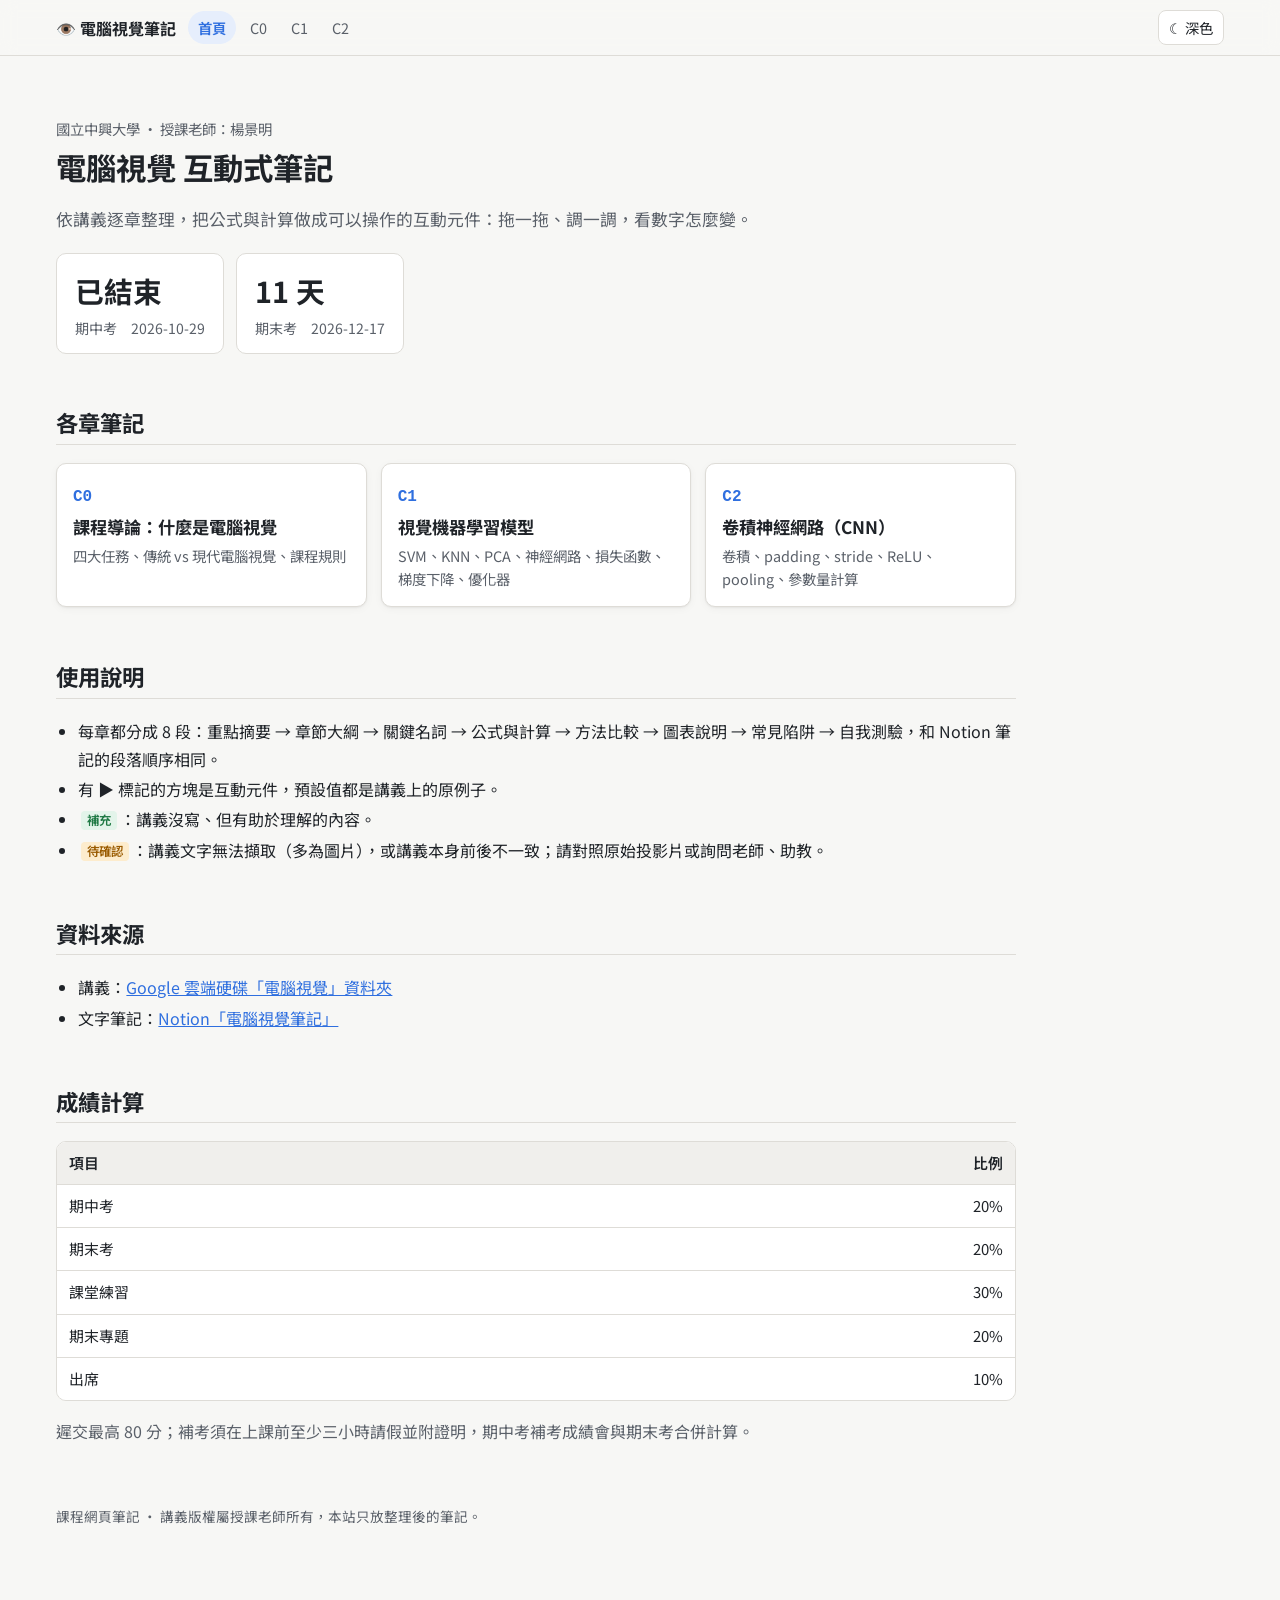
==== index.html @ 07013df1 "新增電腦視覺互動式網頁筆記（C0–C2） - 首頁：考試倒數與章節目錄 - C0：四大任務切換、手寫規則判斷、成績計算器 - C1：SVM、Kernel Trick、KNN、PCA、距離比較、Soft" ====
<!doctype html>
<html lang="zh-Hant">
<head>
  <meta charset="utf-8">
  <meta name="viewport" content="width=device-width, initial-scale=1">
  <title>電腦視覺互動筆記</title>
  <meta name="description" content="國立中興大學「電腦視覺」課程的互動式網頁筆記">
  <link rel="preconnect" href="https://fonts.googleapis.com">
  <link rel="preconnect" href="https://fonts.gstatic.com" crossorigin>
  <link rel="stylesheet" href="https://fonts.googleapis.com/css2?family=Noto+Sans+TC:wght@400;500;700&display=swap">
  <link rel="stylesheet" href="assets/style.css">
  <script defer src="assets/common.js"></script>
</head>
<body data-chapter="home">
  <div class="layout" style="grid-template-columns:minmax(0,1fr)">
    <main style="max-width:960px">
      <section class="hero">
        <p class="eyebrow">國立中興大學 · 授課老師：楊景明</p>
        <h1>電腦視覺 互動式筆記</h1>
        <p class="lead">依講義逐章整理，把公式與計算做成可以操作的互動元件：拖一拖、調一調，看數字怎麼變。</p>
        <div id="countdown" class="countdown"></div>
      </section>

      <h2 style="margin-top:1.2em">各章筆記</h2>
      <div id="chapter-cards" class="cards"></div>

      <h2>使用說明</h2>
      <ul>
        <li>每章都分成 8 段：重點摘要 → 章節大綱 → 關鍵名詞 → 公式與計算 → 方法比較 → 圖表說明 → 常見陷阱 → 自我測驗，和 Notion 筆記的段落順序相同。</li>
        <li>有 <strong>▶</strong> 標記的方塊是互動元件，預設值都是講義上的原例子。</li>
        <li><span class="tag add">補充</span>：講義沒寫、但有助於理解的內容。</li>
        <li><span class="tag chk">待確認</span>：講義文字無法擷取（多為圖片），或講義本身前後不一致；請對照原始投影片或詢問老師、助教。</li>
      </ul>

      <h2>資料來源</h2>
      <ul>
        <li>講義：<a href="https://drive.google.com/drive/folders/1G3x-BhZKfFVIzODrT6K7tVmPdqv1o2bp" target="_blank" rel="noopener">Google 雲端硬碟「電腦視覺」資料夾</a></li>
        <li>文字筆記：<a href="https://app.notion.com/p/3eb75b0b5a1381e69740c95b51caedf6" target="_blank" rel="noopener">Notion「電腦視覺筆記」</a></li>
      </ul>

      <h2>成績計算</h2>
      <div class="table-wrap">
        <table>
          <tr><th>項目</th><th class="num">比例</th></tr>
          <tr><td>期中考</td><td class="num">20%</td></tr>
          <tr><td>期末考</td><td class="num">20%</td></tr>
          <tr><td>課堂練習</td><td class="num">30%</td></tr>
          <tr><td>期末專題</td><td class="num">20%</td></tr>
          <tr><td>出席</td><td class="num">10%</td></tr>
        </table>
      </div>
      <p class="muted">遲交最高 80 分；補考須在上課前至少三小時請假並附證明，期中考補考成績會與期末考合併計算。</p>

      <footer>課程網頁筆記 · 講義版權屬授課老師所有，本站只放整理後的筆記。</footer>
    </main>
  </div>
</body>
</html>
---- assets/style.css ----
/* ===== 色彩 tokens ===== */
:root {
  --bg: #f7f7f5;
  --surface: #ffffff;
  --surface-2: #f0efec;
  --text: #1f2328;
  --text-2: #5a6069;
  --border: #dedcd7;
  --accent: #2f6fdf;
  --accent-soft: #e6eefc;
  --c-a: #d9534f;      /* 類別 A／紅 */
  --c-b: #2f6fdf;      /* 類別 B／藍 */
  --c-c: #d99a1e;      /* 類別 C／黃 */
  --pos: #1f8a4c;
  --neg: #c9372c;
  --hl: #fff1b8;
  --hl-strong: #ffd54a;
  --tag-add-bg: #e3f4ea; --tag-add-fg: #1f7a45;
  --tag-chk-bg: #fdeccd; --tag-chk-fg: #9a5b00;
  --shadow: 0 1px 2px rgba(0,0,0,.05), 0 2px 8px rgba(0,0,0,.04);
  --radius: 10px;
  --mono: ui-monospace, "Cascadia Mono", "SF Mono", Consolas, monospace;
  color-scheme: light;
}
@media (prefers-color-scheme: dark) {
  :root:not([data-theme="light"]) {
    --bg: #15171a; --surface: #1d2024; --surface-2: #262a2f;
    --text: #e6e8eb; --text-2: #a3a9b1; --border: #343940;
    --accent: #6ea0ff; --accent-soft: #22324f;
    --c-a: #ff7b72; --c-b: #6ea0ff; --c-c: #f2c14e;
    --pos: #4cc27f; --neg: #ff7b72;
    --hl: #4a4220; --hl-strong: #8a7420;
    --tag-add-bg: #1d3a2a; --tag-add-fg: #7ddba4;
    --tag-chk-bg: #3d2f14; --tag-chk-fg: #f2c14e;
    --shadow: none;
    color-scheme: dark;
  }
}
:root[data-theme="dark"] {
  --bg: #15171a; --surface: #1d2024; --surface-2: #262a2f;
  --text: #e6e8eb; --text-2: #a3a9b1; --border: #343940;
  --accent: #6ea0ff; --accent-soft: #22324f;
  --c-a: #ff7b72; --c-b: #6ea0ff; --c-c: #f2c14e;
  --pos: #4cc27f; --neg: #ff7b72;
  --hl: #4a4220; --hl-strong: #8a7420;
  --tag-add-bg: #1d3a2a; --tag-add-fg: #7ddba4;
  --tag-chk-bg: #3d2f14; --tag-chk-fg: #f2c14e;
  --shadow: none;
  color-scheme: dark;
}

/* ===== 基本 ===== */
* { box-sizing: border-box; }
html { scroll-behavior: smooth; scroll-padding-top: 72px; }
body {
  margin: 0; background: var(--bg); color: var(--text);
  font-family: "Noto Sans TC", system-ui, -apple-system, "Microsoft JhengHei", sans-serif;
  font-size: 16px; line-height: 1.75;
  -webkit-text-size-adjust: 100%;
}
a { color: var(--accent); }
h1, h2, h3 { line-height: 1.35; }
h1 { font-size: 1.9rem; margin: .2em 0 .3em; }
h2 { font-size: 1.4rem; margin: 2.4em 0 .8em; padding-bottom: .3em; border-bottom: 1px solid var(--border); }
h3 { font-size: 1.12rem; margin: 1.8em 0 .5em; }
code, .mono { font-family: var(--mono); font-size: .92em; }
ul, ol { padding-left: 1.4em; }
li { margin: .15em 0; }
hr { border: 0; border-top: 1px solid var(--border); margin: 2em 0; }

/* ===== 頁首 ===== */
.topbar {
  position: sticky; top: 0; z-index: 20;
  background: color-mix(in srgb, var(--bg) 88%, transparent);
  backdrop-filter: blur(8px);
  border-bottom: 1px solid var(--border);
}
.topbar-inner {
  max-width: 1200px; margin: 0 auto; padding: 10px 16px;
  display: flex; align-items: center; gap: 12px;
}
.brand { font-weight: 700; text-decoration: none; color: var(--text); white-space: nowrap; }
.chapnav { display: flex; gap: 4px; overflow-x: auto; flex: 1; scrollbar-width: none; }
.chapnav a {
  padding: 4px 10px; border-radius: 999px; text-decoration: none; color: var(--text-2);
  font-size: .9rem; white-space: nowrap;
}
.chapnav a:hover { background: var(--surface-2); }
.chapnav a.active { background: var(--accent-soft); color: var(--accent); font-weight: 600; }
.icon-btn {
  border: 1px solid var(--border); background: var(--surface); color: var(--text);
  border-radius: 8px; padding: 4px 10px; cursor: pointer; font: inherit; font-size: .9rem;
}

/* ===== 版面 ===== */
.layout {
  max-width: 1200px; margin: 0 auto; padding: 0 16px 80px;
  display: grid; grid-template-columns: minmax(0, 1fr); gap: 40px;
}
@media (min-width: 1080px) {
  .layout { grid-template-columns: 220px minmax(0, 1fr); }
}
.toc { display: none; }
@media (min-width: 1080px) {
  .toc {
    display: block; position: sticky; top: 72px; align-self: start;
    max-height: calc(100vh - 90px); overflow-y: auto; padding-top: 32px; font-size: .88rem;
  }
  .toc a { display: block; padding: 3px 8px; color: var(--text-2); text-decoration: none; border-left: 2px solid transparent; }
  .toc a.sub { padding-left: 20px; font-size: .84rem; }
  .toc a:hover { color: var(--text); }
  .toc a.active { color: var(--accent); border-left-color: var(--accent); }
}
main { min-width: 0; max-width: 820px; padding-top: 24px; }
.eyebrow { color: var(--text-2); font-size: .9rem; margin: 0; }
.lead { font-size: 1.05rem; color: var(--text-2); }

/* ===== 標註 ===== */
.tag {
  display: inline-block; font-size: .78em; font-weight: 600; line-height: 1.5;
  padding: 0 .5em; border-radius: 4px; margin: 0 .2em; vertical-align: .08em; white-space: nowrap;
}
.tag.add { background: var(--tag-add-bg); color: var(--tag-add-fg); }
.tag.chk { background: var(--tag-chk-bg); color: var(--tag-chk-fg); }
.callout {
  border: 1px solid var(--border); border-left: 4px solid var(--accent);
  background: var(--surface); border-radius: var(--radius); padding: 12px 16px; margin: 1em 0;
}
.callout.warn { border-left-color: var(--c-c); }
.callout p:first-child { margin-top: 0; }
.callout p:last-child, .callout ol:last-child, .callout ul:last-child { margin-bottom: 0; }

/* ===== 表格 ===== */
.table-wrap { overflow-x: auto; margin: 1em 0; border: 1px solid var(--border); border-radius: var(--radius); }
table { border-collapse: collapse; width: 100%; font-size: .93rem; background: var(--surface); }
th, td { padding: 8px 12px; border-bottom: 1px solid var(--border); text-align: left; vertical-align: top; }
th { background: var(--surface-2); font-weight: 600; white-space: nowrap; }
tr:last-child td { border-bottom: 0; }
td.num, th.num { text-align: right; font-variant-numeric: tabular-nums; }

/* ===== 互動元件 ===== */
.widget {
  background: var(--surface); border: 1px solid var(--border); border-radius: var(--radius);
  box-shadow: var(--shadow); padding: 16px; margin: 1.4em 0;
}
.widget > .w-title { font-weight: 700; margin: 0 0 4px; display: flex; align-items: center; gap: 8px; }
.widget > .w-title::before { content: "▶"; color: var(--accent); font-size: .75em; }
.widget > .w-desc { color: var(--text-2); font-size: .92rem; margin: 0 0 12px; }
.controls { display: flex; flex-wrap: wrap; gap: 10px 18px; align-items: center; margin: 10px 0; }
.controls label { display: inline-flex; align-items: center; gap: 6px; font-size: .92rem; }
.controls input[type="range"] { width: 140px; accent-color: var(--accent); }
.controls input[type="number"] {
  width: 72px; padding: 3px 6px; border: 1px solid var(--border); border-radius: 6px;
  background: var(--surface); color: var(--text); font: inherit; font-size: .92rem;
}
.controls select {
  padding: 3px 6px; border: 1px solid var(--border); border-radius: 6px;
  background: var(--surface); color: var(--text); font: inherit; font-size: .92rem;
}
.val { font-family: var(--mono); font-variant-numeric: tabular-nums; min-width: 3ch; display: inline-block; }
.btn {
  border: 1px solid var(--border); background: var(--surface-2); color: var(--text);
  padding: 5px 12px; border-radius: 7px; cursor: pointer; font: inherit; font-size: .9rem;
}
.btn:hover { border-color: var(--accent); }
.btn.primary { background: var(--accent); color: #fff; border-color: var(--accent); }
.btn[aria-pressed="true"] { background: var(--accent-soft); color: var(--accent); border-color: var(--accent); font-weight: 600; }
.seg { display: inline-flex; flex-wrap: wrap; gap: 4px; }
.readout {
  background: var(--surface-2); border-radius: 8px; padding: 10px 14px; margin-top: 10px;
  font-size: .95rem; overflow-x: auto;
}
.readout .big { font-size: 1.3rem; font-weight: 700; }
.good { color: var(--pos); font-weight: 600; }
.bad { color: var(--neg); font-weight: 600; }
.muted { color: var(--text-2); }
.row { display: flex; flex-wrap: wrap; gap: 16px; align-items: flex-start; }
.col { min-width: 0; }
canvas, svg.plot { display: block; width: 100%; height: auto; touch-action: none; border-radius: 8px; }
.canvas-wrap { background: var(--surface-2); border-radius: 8px; }

/* 矩陣 */
.matrix-block { display: inline-flex; flex-direction: column; align-items: center; gap: 4px; }
.matrix-block .cap { font-size: .8rem; color: var(--text-2); }
.matrix { display: inline-grid; gap: 2px; font-family: var(--mono); font-variant-numeric: tabular-nums; }
.matrix .cell {
  min-width: 2.2em; height: 2.2em; display: flex; align-items: center; justify-content: center;
  background: var(--surface-2); border-radius: 4px; font-size: .9rem; border: 1px solid transparent;
  user-select: none;
}
.matrix.small .cell { min-width: 1.9em; height: 1.9em; font-size: .82rem; }
.matrix .cell.pad { color: var(--text-2); opacity: .55; }
.matrix .cell.win { background: var(--hl); border-color: var(--hl-strong); }
.matrix .cell.cur { background: var(--hl-strong); color: #1f2328; font-weight: 700; }
.matrix .cell.empty { color: transparent; }
.matrix .cell.neg { color: var(--neg); }
.matrix .cell.click { cursor: pointer; }
.matrix .cell.click:hover { border-color: var(--accent); }
.matrix .cell.g0 { background: color-mix(in srgb, var(--c-a) 22%, var(--surface-2)); }
.matrix .cell.g1 { background: color-mix(in srgb, var(--c-b) 22%, var(--surface-2)); }
.matrix .cell.g2 { background: color-mix(in srgb, var(--c-c) 28%, var(--surface-2)); }
.matrix .cell.g3 { background: color-mix(in srgb, var(--pos) 22%, var(--surface-2)); }
.matrix .cell.maxcell { outline: 2px solid var(--text); outline-offset: -2px; font-weight: 700; }
.op { font-size: 1.3rem; color: var(--text-2); align-self: center; padding: 0 2px; }
.mat-row { display: flex; flex-wrap: wrap; gap: 12px; align-items: center; }

/* 長條 */
.bars { display: grid; gap: 6px; }
.bar-row { display: grid; grid-template-columns: 5em 1fr 4.5em; gap: 8px; align-items: center; font-size: .9rem; }
.bar-track { background: var(--surface-2); border-radius: 4px; height: 18px; overflow: hidden; }
.bar-fill { height: 100%; background: var(--accent); border-radius: 4px; transition: width .2s; }
.bar-fill.true { background: var(--pos); }

/* ===== 測驗 ===== */
.quiz {
  background: var(--surface); border: 1px solid var(--border); border-radius: var(--radius);
  padding: 14px 16px; margin: 1em 0;
}
.quiz .q { margin: 0 0 10px; font-weight: 500; }
.quiz .opts { display: grid; gap: 6px; }
.quiz .opts button {
  text-align: left; border: 1px solid var(--border); background: var(--surface-2); color: var(--text);
  padding: 7px 12px; border-radius: 8px; cursor: pointer; font: inherit; font-size: .95rem;
}
.quiz .opts button:hover:not(:disabled) { border-color: var(--accent); }
.quiz .opts button.right { border-color: var(--pos); background: color-mix(in srgb, var(--pos) 15%, var(--surface)); }
.quiz .opts button.wrong { border-color: var(--neg); background: color-mix(in srgb, var(--neg) 12%, var(--surface)); }
.quiz .opts button:disabled { cursor: default; }
.quiz .explain { margin-top: 10px; font-size: .95rem; }
details.answer { margin-top: 8px; }
details.answer summary { cursor: pointer; color: var(--accent); font-size: .92rem; }
details.answer > div { margin-top: 8px; padding: 10px 14px; background: var(--surface-2); border-radius: 8px; }

/* ===== 名詞表 ===== */
.glossary td:first-child { white-space: nowrap; font-weight: 600; }
@media (max-width: 640px) { .glossary td:first-child { white-space: normal; } }

/* ===== 首頁 ===== */
.hero { padding: 36px 0 8px; }
.countdown { display: flex; flex-wrap: wrap; gap: 12px; margin: 18px 0; }
.count-card {
  background: var(--surface); border: 1px solid var(--border); border-radius: var(--radius);
  padding: 12px 18px; min-width: 150px;
}
.count-card .n { font-size: 1.8rem; font-weight: 700; font-variant-numeric: tabular-nums; }
.count-card .l { color: var(--text-2); font-size: .88rem; }
.cards { display: grid; grid-template-columns: repeat(auto-fill, minmax(240px, 1fr)); gap: 14px; margin: 18px 0; }
.card {
  display: block; background: var(--surface); border: 1px solid var(--border); border-radius: var(--radius);
  padding: 16px; text-decoration: none; color: var(--text); box-shadow: var(--shadow); transition: border-color .15s;
}
.card:hover { border-color: var(--accent); }
.card .num { font-family: var(--mono); color: var(--accent); font-weight: 700; }
.card h3 { margin: 4px 0 6px; font-size: 1.08rem; }
.card p { margin: 0; color: var(--text-2); font-size: .9rem; line-height: 1.6; }
.card.todo { opacity: .55; pointer-events: none; box-shadow: none; }

.katex-display { overflow-x: auto; overflow-y: hidden; padding: 4px 0; }
footer { color: var(--text-2); font-size: .85rem; margin-top: 60px; }
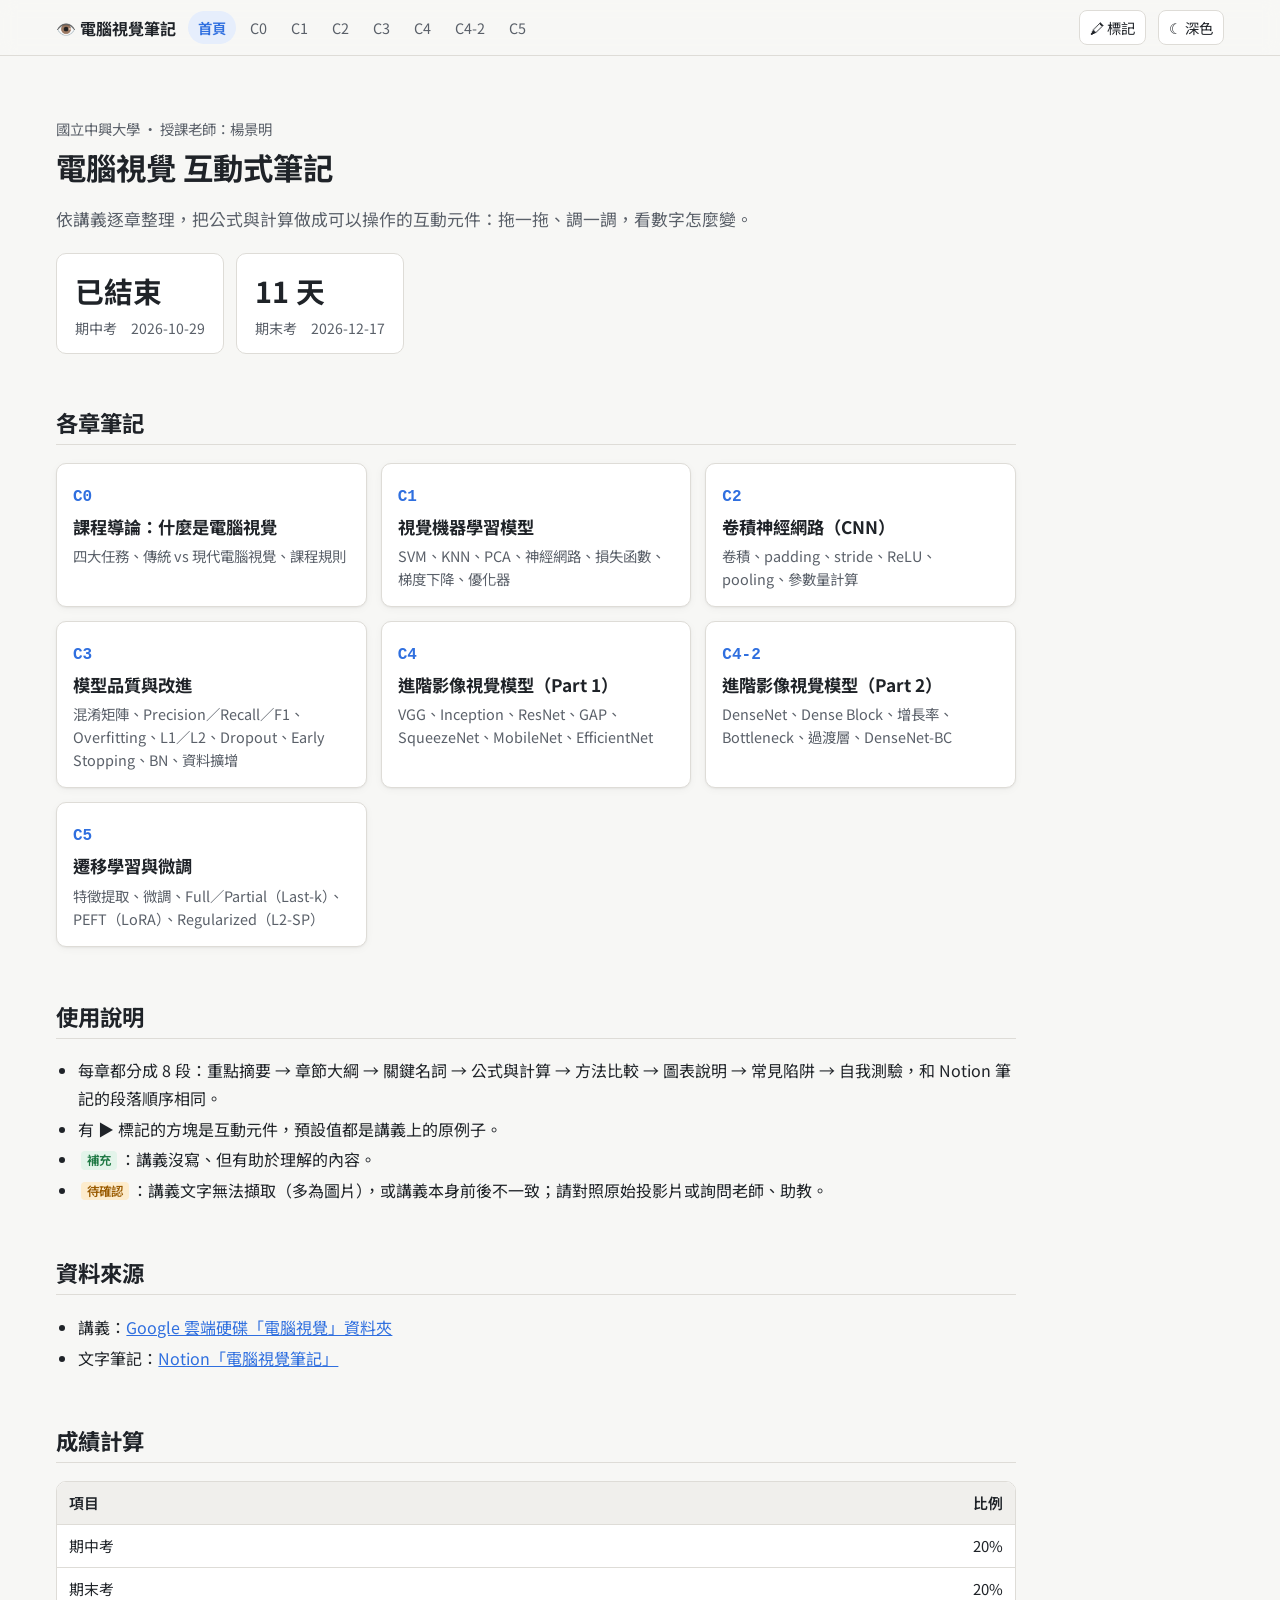
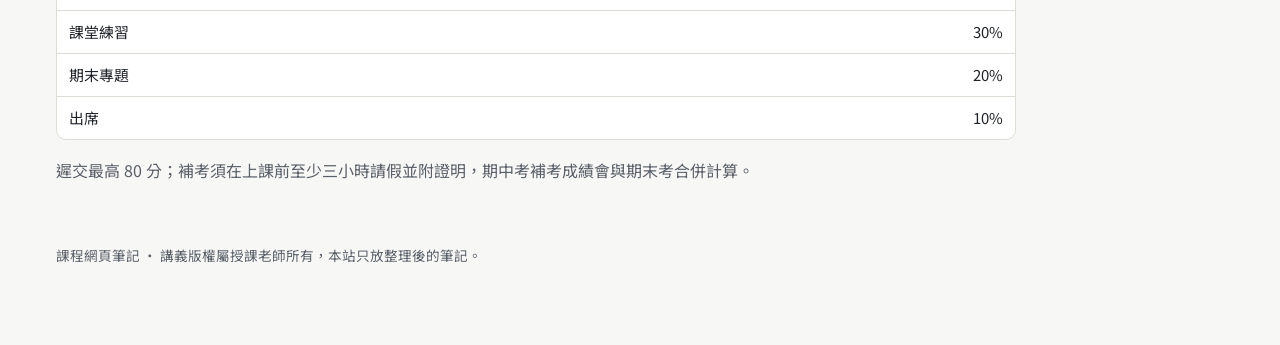
==== commit 3f07c2b3: "螢光筆獨立模組、講義圖片確認、C1 公式隨內容排列 - 螢光筆抽成 assets/highlighter.js／highlighter.css，共享標記格式改為 { course, marks } -" ====
--- a/index.html
+++ b/index.html
@@ -9,6 +9,8 @@
   <link rel="preconnect" href="https://fonts.gstatic.com" crossorigin>
   <link rel="stylesheet" href="https://fonts.googleapis.com/css2?family=Noto+Sans+TC:wght@400;500;700&display=swap">
   <link rel="stylesheet" href="assets/style.css">
+  <link rel="stylesheet" href="assets/highlighter.css">
+  <script defer src="assets/highlighter.js"></script>
   <script defer src="assets/common.js"></script>
 </head>
 <body data-chapter="home">
--- a/assets/style.css
+++ b/assets/style.css
@@ -89,7 +89,7 @@
 .chapnav a.active { background: var(--accent-soft); color: var(--accent); font-weight: 600; }
 .icon-btn {
   border: 1px solid var(--border); background: var(--surface); color: var(--text);
-  border-radius: 8px; padding: 4px 10px; cursor: pointer; font: inherit; font-size: .9rem;
+  border-radius: 8px; padding: 4px 10px; cursor: pointer; font: inherit; font-size: .9rem; white-space: nowrap;
 }
 
 /* ===== 版面 ===== */
@@ -231,6 +231,25 @@
 details.answer summary { cursor: pointer; color: var(--accent); font-size: .92rem; }
 details.answer > div { margin-top: 8px; padding: 10px 14px; background: var(--surface-2); border-radius: 8px; }
 
+/* ===== 逐步展開 ===== */
+.steps {
+  background: var(--surface); border: 1px solid var(--border); border-left: 4px solid var(--pos);
+  border-radius: var(--radius); padding: 12px 16px; margin: 1em 0;
+}
+.steps .steps-title { font-weight: 700; margin: 0 0 6px; }
+.steps ol { margin: 0; padding-left: 1.4em; }
+.steps li { margin: .6em 0; }
+.steps li .why { display: block; color: var(--text-2); font-size: .9rem; }
+.steps-ctrl { display: flex; flex-wrap: wrap; gap: 8px; align-items: center; margin-top: 10px; }
+.btn:disabled { opacity: .5; cursor: default; }
+
+/* ===== 內文中的公式區塊 ===== */
+.formula-head {
+  margin: 1.8em 0 .6em; padding: 4px 0 4px 10px; font-size: 1rem;
+  border-left: 3px solid var(--accent); color: var(--text);
+}
+.formula-head::before { content: "📐 "; }
+
 /* ===== 名詞表 ===== */
 .glossary td:first-child { white-space: nowrap; font-weight: 600; }
 @media (max-width: 640px) { .glossary td:first-child { white-space: normal; } }
--- a/assets/highlighter.css
+++ b/assets/highlighter.css
@@ -0,0 +1,70 @@
+/* 螢光筆樣式（搭配 highlighter.js）。
+   標記顏色用 --mk-*；介面沿用頁面的 --surface、--border 等 tokens，沒有定義時用括號裡的預設值。
+   深色模式：跟隨系統，或 <html data-theme="dark|light"> 強制指定。 */
+:root {
+  --mk-y: #ffe98a; --mk-g: #c8f0d2; --mk-p: #ffd3e4; --mk-r: #d1242f; --mk-b: #1f5fd1;
+}
+@media (prefers-color-scheme: dark) {
+  :root:not([data-theme="light"]) {
+    --mk-y: #6b5a12; --mk-g: #1f4d30; --mk-p: #5e2741; --mk-r: #ff8a80; --mk-b: #8ab4ff;
+  }
+}
+:root[data-theme="dark"] {
+  --mk-y: #6b5a12; --mk-g: #1f4d30; --mk-p: #5e2741; --mk-r: #ff8a80; --mk-b: #8ab4ff;
+}
+
+/* 標記 */
+mark.hl-mark { color: inherit; background: none; border-radius: 2px; cursor: pointer; }
+mark.hl-mark[data-c="y"] { background: var(--mk-y); }
+mark.hl-mark[data-c="g"] { background: var(--mk-g); }
+mark.hl-mark[data-c="p"] { background: var(--mk-p); }
+mark.hl-mark[data-c="r"] { color: var(--mk-r); font-weight: 600; }
+mark.hl-mark[data-c="b"] { color: var(--mk-b); font-weight: 600; }
+
+/* 浮動工具列 */
+.hl-tool {
+  position: absolute; z-index: 50; display: flex; flex-wrap: wrap; gap: 6px; align-items: center;
+  max-width: calc(100vw - 16px); padding: 6px 8px;
+  background: var(--surface, #fff); color: var(--text, #1f2328);
+  border: 1px solid var(--border, #dedcd7); border-radius: var(--radius, 10px);
+  box-shadow: 0 4px 16px rgba(0,0,0,.18);
+}
+.hl-tool[hidden] { display: none; }
+.hl-sw {
+  width: 28px; height: 28px; padding: 0; border-radius: 50%; cursor: pointer;
+  border: 2px solid var(--border, #dedcd7); background: var(--surface, #fff); font-weight: 700; font-size: .95rem;
+}
+.hl-sw.on { border-color: var(--accent, #2f6fdf); box-shadow: 0 0 0 2px var(--accent-soft, #e6eefc); }
+.hl-sw[data-c="y"] { background: var(--mk-y); }
+.hl-sw[data-c="g"] { background: var(--mk-g); }
+.hl-sw[data-c="p"] { background: var(--mk-p); }
+.hl-sw[data-c="r"] { color: var(--mk-r); }
+.hl-sw[data-c="b"] { color: var(--mk-b); }
+.hl-btn {
+  padding: 3px 10px; border: 1px solid var(--border, #dedcd7); border-radius: 6px;
+  background: var(--surface-2, #f0efec); color: var(--text, #1f2328);
+  font: inherit; font-size: .85rem; cursor: pointer; white-space: nowrap;
+}
+.hl-btn:hover { border-color: var(--accent, #2f6fdf); }
+.hl-btn[data-armed] { color: var(--neg, #c9372c); font-weight: 600; }
+.hl-note { color: var(--text-2, #5a6069); font-size: .8rem; }
+
+/* 頁首選單 */
+.hl-menu-wrap { position: relative; }
+.hl-menu-btn { white-space: nowrap; }
+@media (max-width: 480px) { .hl-menu-btn .hl-lbl { display: none; } }
+.hl-menu {
+  position: absolute; right: 0; top: calc(100% + 6px); z-index: 30; width: 230px;
+  display: flex; flex-direction: column; gap: 2px; padding: 6px;
+  background: var(--surface, #fff); border: 1px solid var(--border, #dedcd7); border-radius: var(--radius, 10px);
+  box-shadow: 0 4px 16px rgba(0,0,0,.18);
+}
+.hl-menu[hidden] { display: none; }
+.hl-menu-item {
+  text-align: left; padding: 6px 10px; border: 0; border-radius: 6px; background: none;
+  color: var(--text, #1f2328); font: inherit; font-size: .9rem; cursor: pointer;
+}
+.hl-menu-item:hover:not(:disabled) { background: var(--surface-2, #f0efec); }
+.hl-menu-item:disabled { opacity: .45; cursor: default; }
+.hl-menu-item[data-armed] { color: var(--neg, #c9372c); font-weight: 600; }
+.hl-menu-note { margin: 4px 10px 2px; color: var(--text-2, #5a6069); font-size: .78rem; line-height: 1.5; }
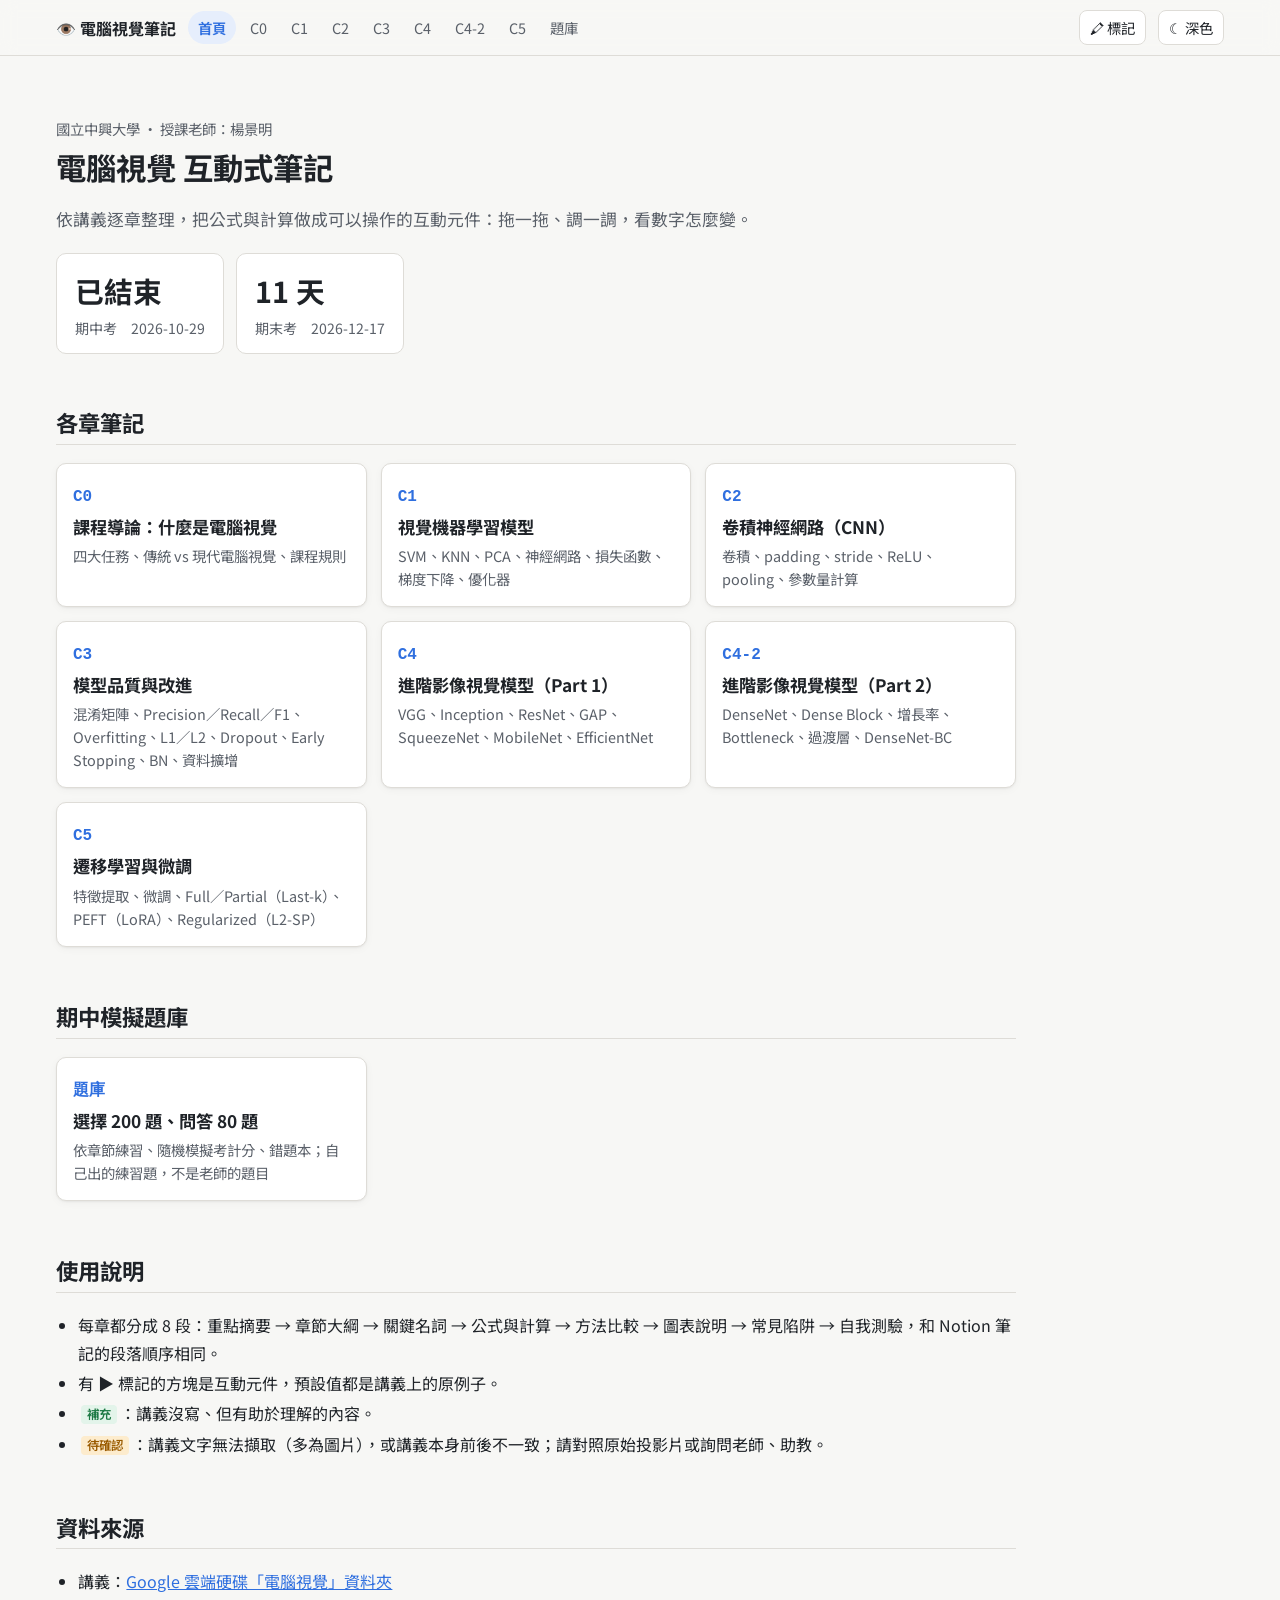
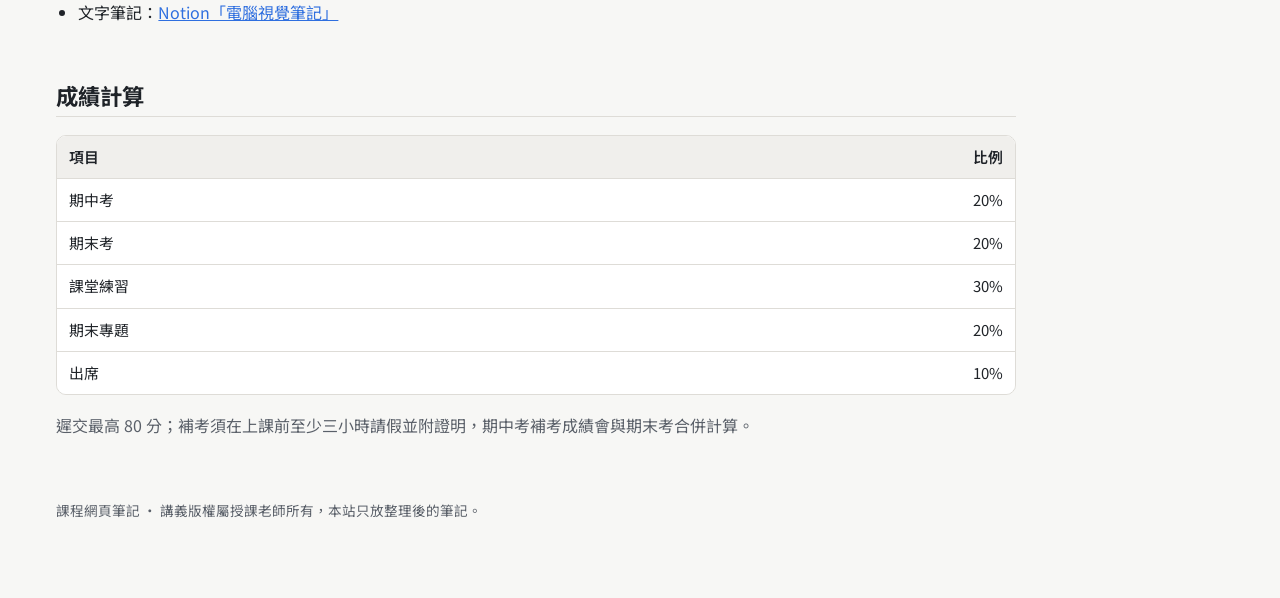
==== commit ea9b6422: "新增期中模擬題庫網頁（選擇 200 題、問答 80 題） - chapters/quiz.html／quiz.js：練習模式、模擬考模式（隨機抽題、交卷計分、各章答對率）、錯題本（localStora" ====
--- a/index.html
+++ b/index.html
@@ -25,6 +25,15 @@
 
       <h2 style="margin-top:1.2em">各章筆記</h2>
       <div id="chapter-cards" class="cards"></div>
+
+      <h2>期中模擬題庫</h2>
+      <div class="cards">
+        <a class="card" href="chapters/quiz.html">
+          <span class="num">題庫</span>
+          <h3>選擇 200 題、問答 80 題</h3>
+          <p>依章節練習、隨機模擬考計分、錯題本；自己出的練習題，不是老師的題目</p>
+        </a>
+      </div>
 
       <h2>使用說明</h2>
       <ul>
--- a/assets/style.css
+++ b/assets/style.css
@@ -127,6 +127,11 @@
   background: var(--surface); border-radius: var(--radius); padding: 12px 16px; margin: 1em 0;
 }
 .callout.warn { border-left-color: var(--c-c); }
+/* 公式的「目的與後續用途」 */
+.callout.use { border-left-color: var(--pos); }
+.callout.use p { margin: .3em 0; }
+.callout.use ul { margin: .3em 0 0; padding-left: 1.3em; }
+.callout.use li { margin: .2em 0; }
 .callout p:first-child { margin-top: 0; }
 .callout p:last-child, .callout ol:last-child, .callout ul:last-child { margin-bottom: 0; }
 
@@ -275,4 +280,31 @@
 .card.todo { opacity: .55; pointer-events: none; box-shadow: none; }
 
 .katex-display { overflow-x: auto; overflow-y: hidden; padding: 4px 0; }
+/* KaTeX 隱藏的 MathML 是 position: absolute；以公式本身為容器，才不會跑出可捲動的區塊、撐寬頁面 */
+.katex { position: relative; }
 footer { color: var(--text-2); font-size: .85rem; margin-top: 60px; }
+
+/* ===== 題庫（chapters/quiz.html） ===== */
+.qz-bar { display: flex; flex-wrap: wrap; gap: 8px 16px; align-items: center; margin: 12px 0; }
+.qz-bar .lbl { font-size: .9rem; color: var(--text-2); min-width: 4.5em; }
+.qz-meta { display: flex; flex-wrap: wrap; gap: 6px 12px; align-items: center; font-size: .85rem; color: var(--text-2); margin-bottom: 6px; }
+.qz-meta a { color: var(--accent); }
+.qz-progress { font-variant-numeric: tabular-nums; }
+.quiz .opts button[aria-pressed="true"] { border-color: var(--accent); background: var(--accent-soft); }
+.quiz .opts button .k { font-family: var(--mono); color: var(--text-2); margin-right: 6px; }
+.quiz textarea {
+  width: 100%; min-height: 6em; padding: 8px 10px; border: 1px solid var(--border); border-radius: 8px;
+  background: var(--surface-2); color: var(--text); font: inherit; font-size: .95rem; resize: vertical;
+}
+.qz-ans { margin-top: 10px; padding: 10px 14px; background: var(--surface-2); border-radius: 8px; font-size: .95rem; }
+.qz-ans > :first-child { margin-top: 0; }
+.qz-ans > :last-child { margin-bottom: 0; }
+.qz-ans ul, .qz-ans ol { padding-left: 1.3em; }
+.quiz.ok { border-left: 4px solid var(--pos); }
+.quiz.ng { border-left: 4px solid var(--neg); }
+.qz-nav { display: flex; flex-wrap: wrap; gap: 8px; justify-content: space-between; align-items: center; margin: 12px 0; }
+.qz-score { font-size: 1.6rem; font-weight: 700; font-variant-numeric: tabular-nums; }
+.qz-sticky {
+  position: sticky; bottom: 0; z-index: 5; background: var(--bg); border-top: 1px solid var(--border);
+  padding: 10px 0; display: flex; flex-wrap: wrap; gap: 8px 16px; align-items: center; justify-content: space-between;
+}
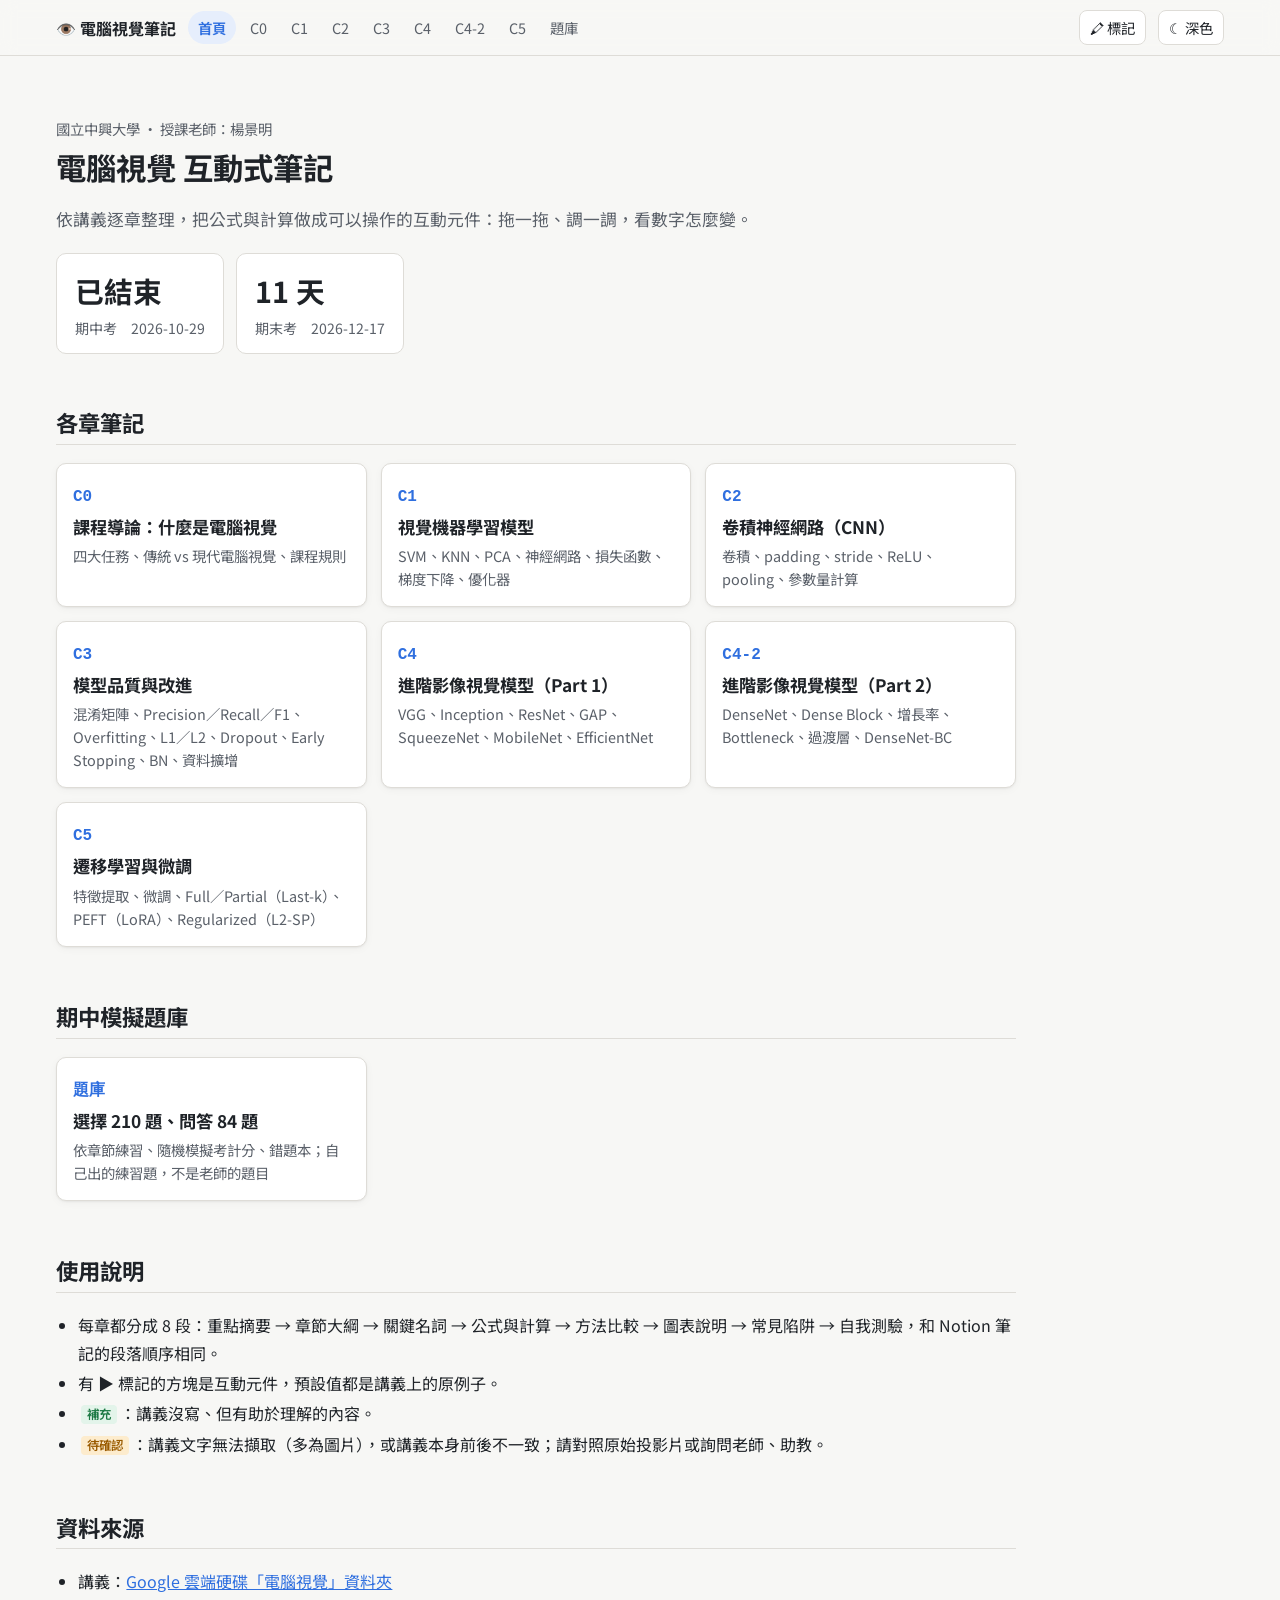
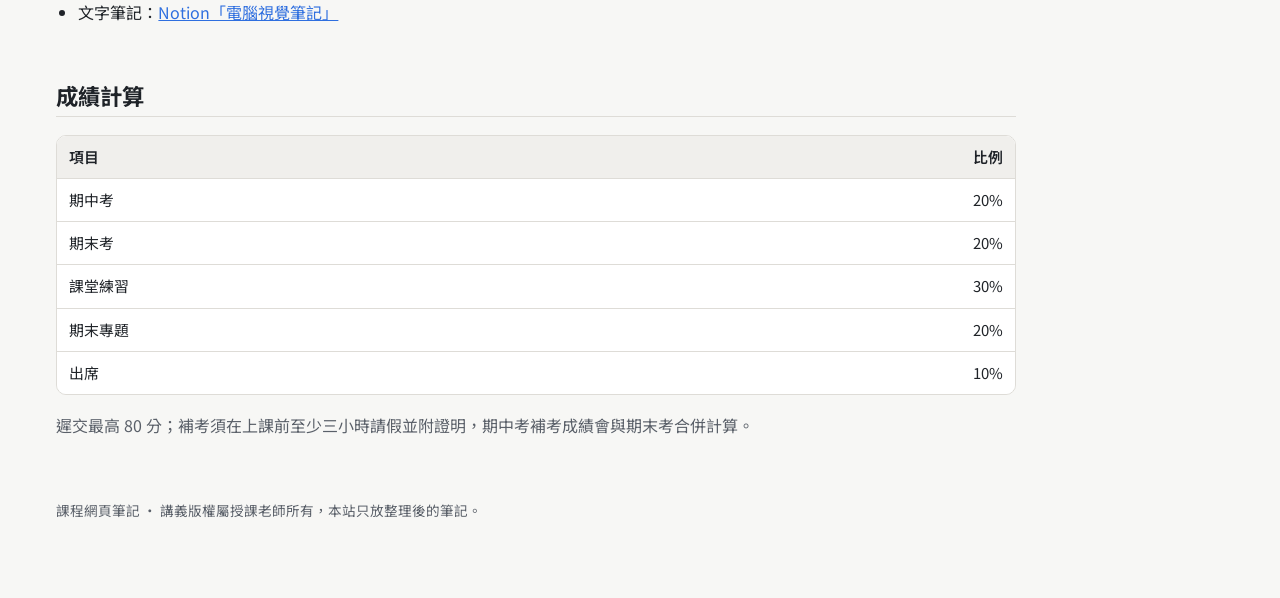
==== commit 86aa7a7c: "題庫加入 C0 課程導論（選擇 10 題、問答 4 題，不在考試範圍） Co-Authored-By: Claude Opus 5.5 <noreply@anthropic.com>" ====
--- a/index.html
+++ b/index.html
@@ -30,7 +30,7 @@
       <div class="cards">
         <a class="card" href="chapters/quiz.html">
           <span class="num">題庫</span>
-          <h3>選擇 200 題、問答 80 題</h3>
+          <h3>選擇 210 題、問答 84 題</h3>
           <p>依章節練習、隨機模擬考計分、錯題本；自己出的練習題，不是老師的題目</p>
         </a>
       </div>
--- a/assets/style.css
+++ b/assets/style.css
@@ -129,6 +129,8 @@
 .callout.warn { border-left-color: var(--c-c); }
 /* 公式的「目的與後續用途」 */
 .callout.use { border-left-color: var(--pos); }
+.callout.aim { border-left-color: var(--accent); padding-top: 8px; padding-bottom: 8px; }
+.callout.aim p { margin: .25em 0; }
 .callout.use p { margin: .3em 0; }
 .callout.use ul { margin: .3em 0 0; padding-left: 1.3em; }
 .callout.use li { margin: .2em 0; }
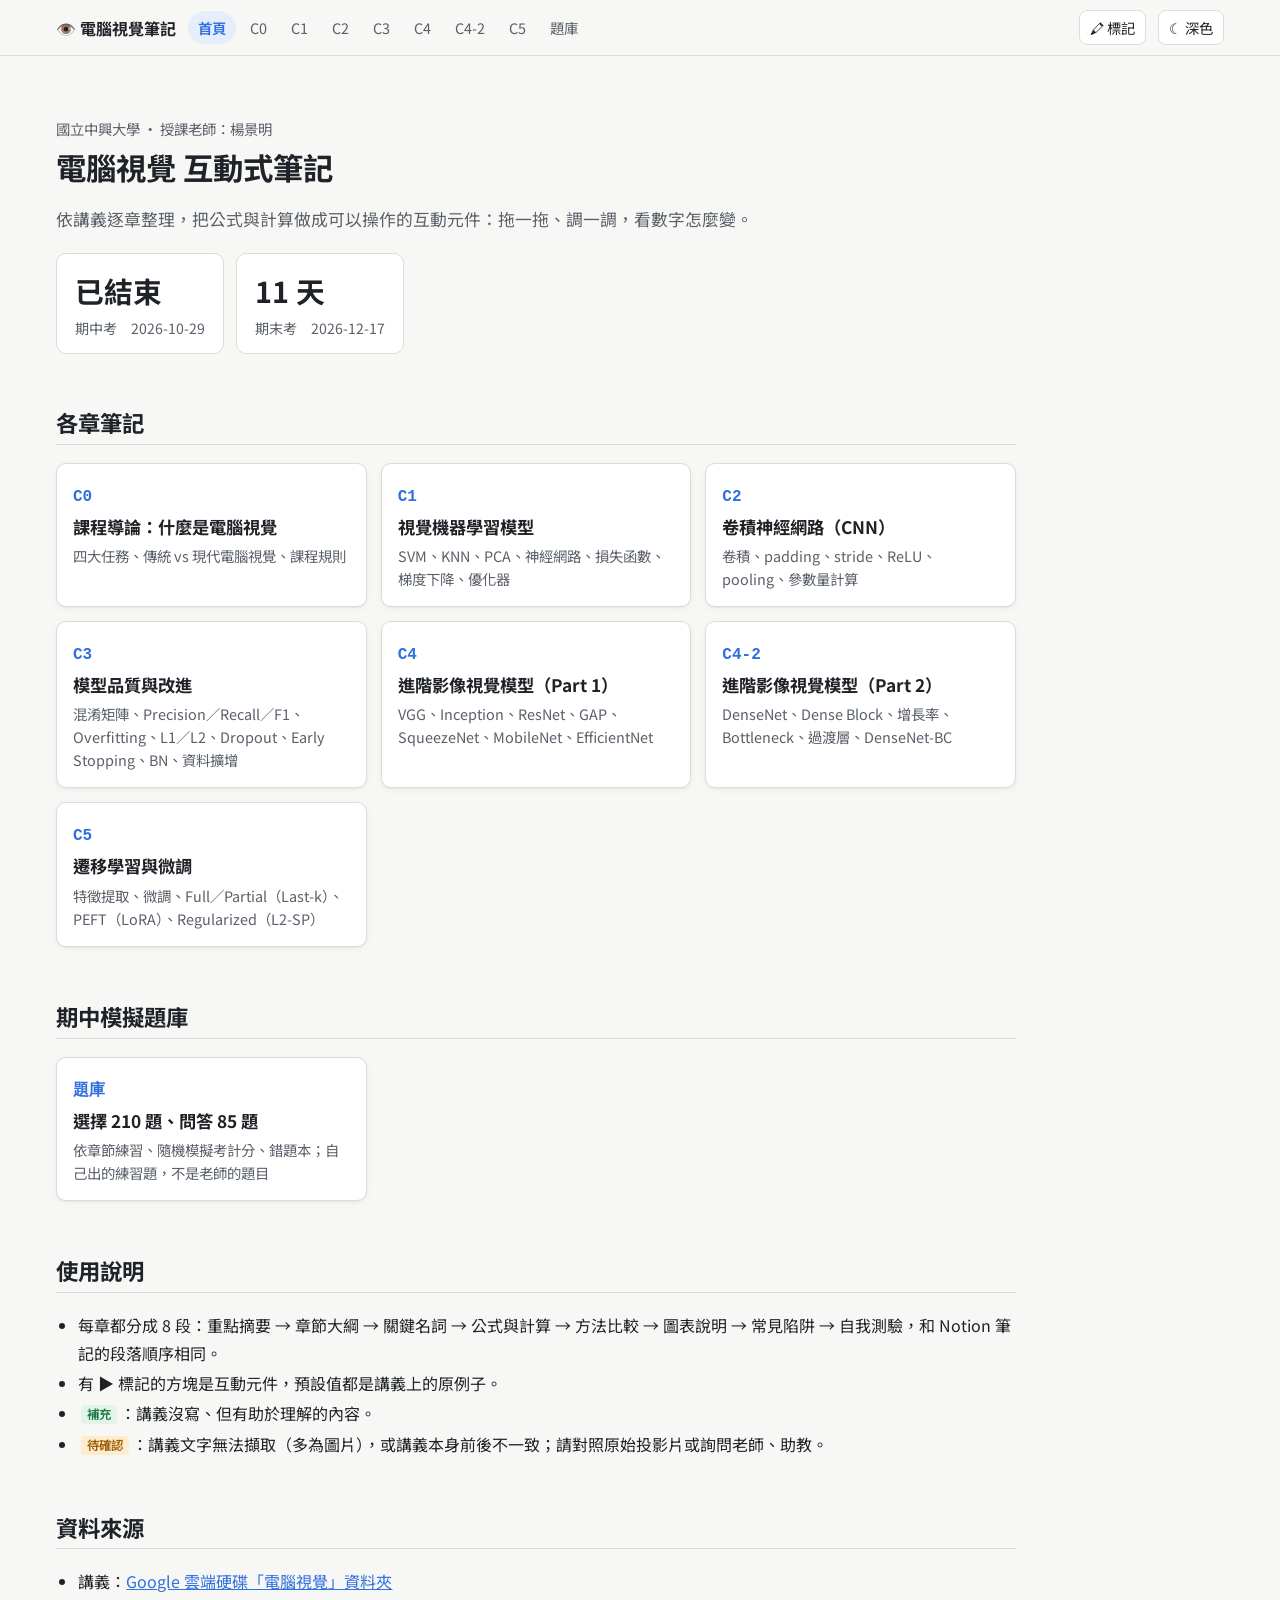
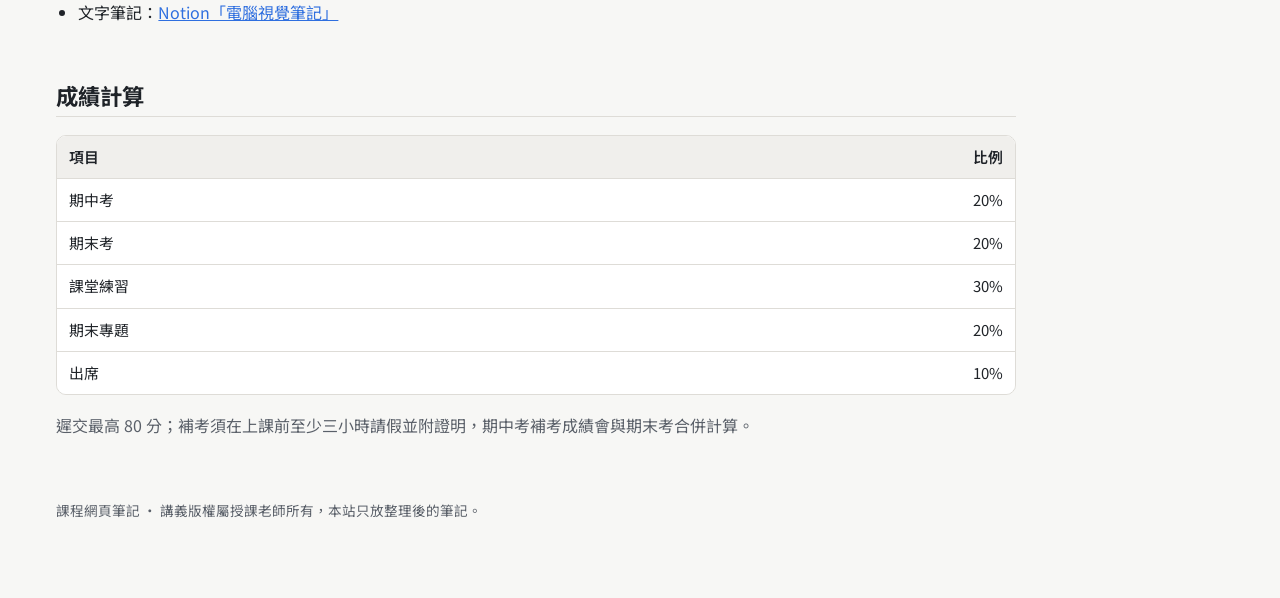
==== commit 7dac6eea: "題庫加入問答 85（C4：GAP 對參數量與過擬合的好處） Co-Authored-By: Claude Opus 5.5 <noreply@anthropic.com>" ====
--- a/index.html
+++ b/index.html
@@ -30,7 +30,7 @@
       <div class="cards">
         <a class="card" href="chapters/quiz.html">
           <span class="num">題庫</span>
-          <h3>選擇 210 題、問答 84 題</h3>
+          <h3>選擇 210 題、問答 85 題</h3>
           <p>依章節練習、隨機模擬考計分、錯題本；自己出的練習題，不是老師的題目</p>
         </a>
       </div>
--- a/assets/style.css
+++ b/assets/style.css
@@ -134,6 +134,15 @@
 .callout.use p { margin: .3em 0; }
 .callout.use ul { margin: .3em 0 0; padding-left: 1.3em; }
 .callout.use li { margin: .2em 0; }
+/* 每章開頭的「故事版」 */
+.story {
+  border: 1px solid var(--border); border-left: 4px solid var(--c-c);
+  background: var(--surface); border-radius: var(--radius); padding: 14px 18px; margin: 1em 0 1.5em;
+}
+.story p:first-child { margin-top: 0; }
+.story ol, .story ul { padding-left: 1.4em; }
+.story li { margin: .3em 0; }
+.story .story-note { margin-bottom: 0; font-size: .88em; color: var(--text-2); }
 .callout p:first-child { margin-top: 0; }
 .callout p:last-child, .callout ol:last-child, .callout ul:last-child { margin-bottom: 0; }
 
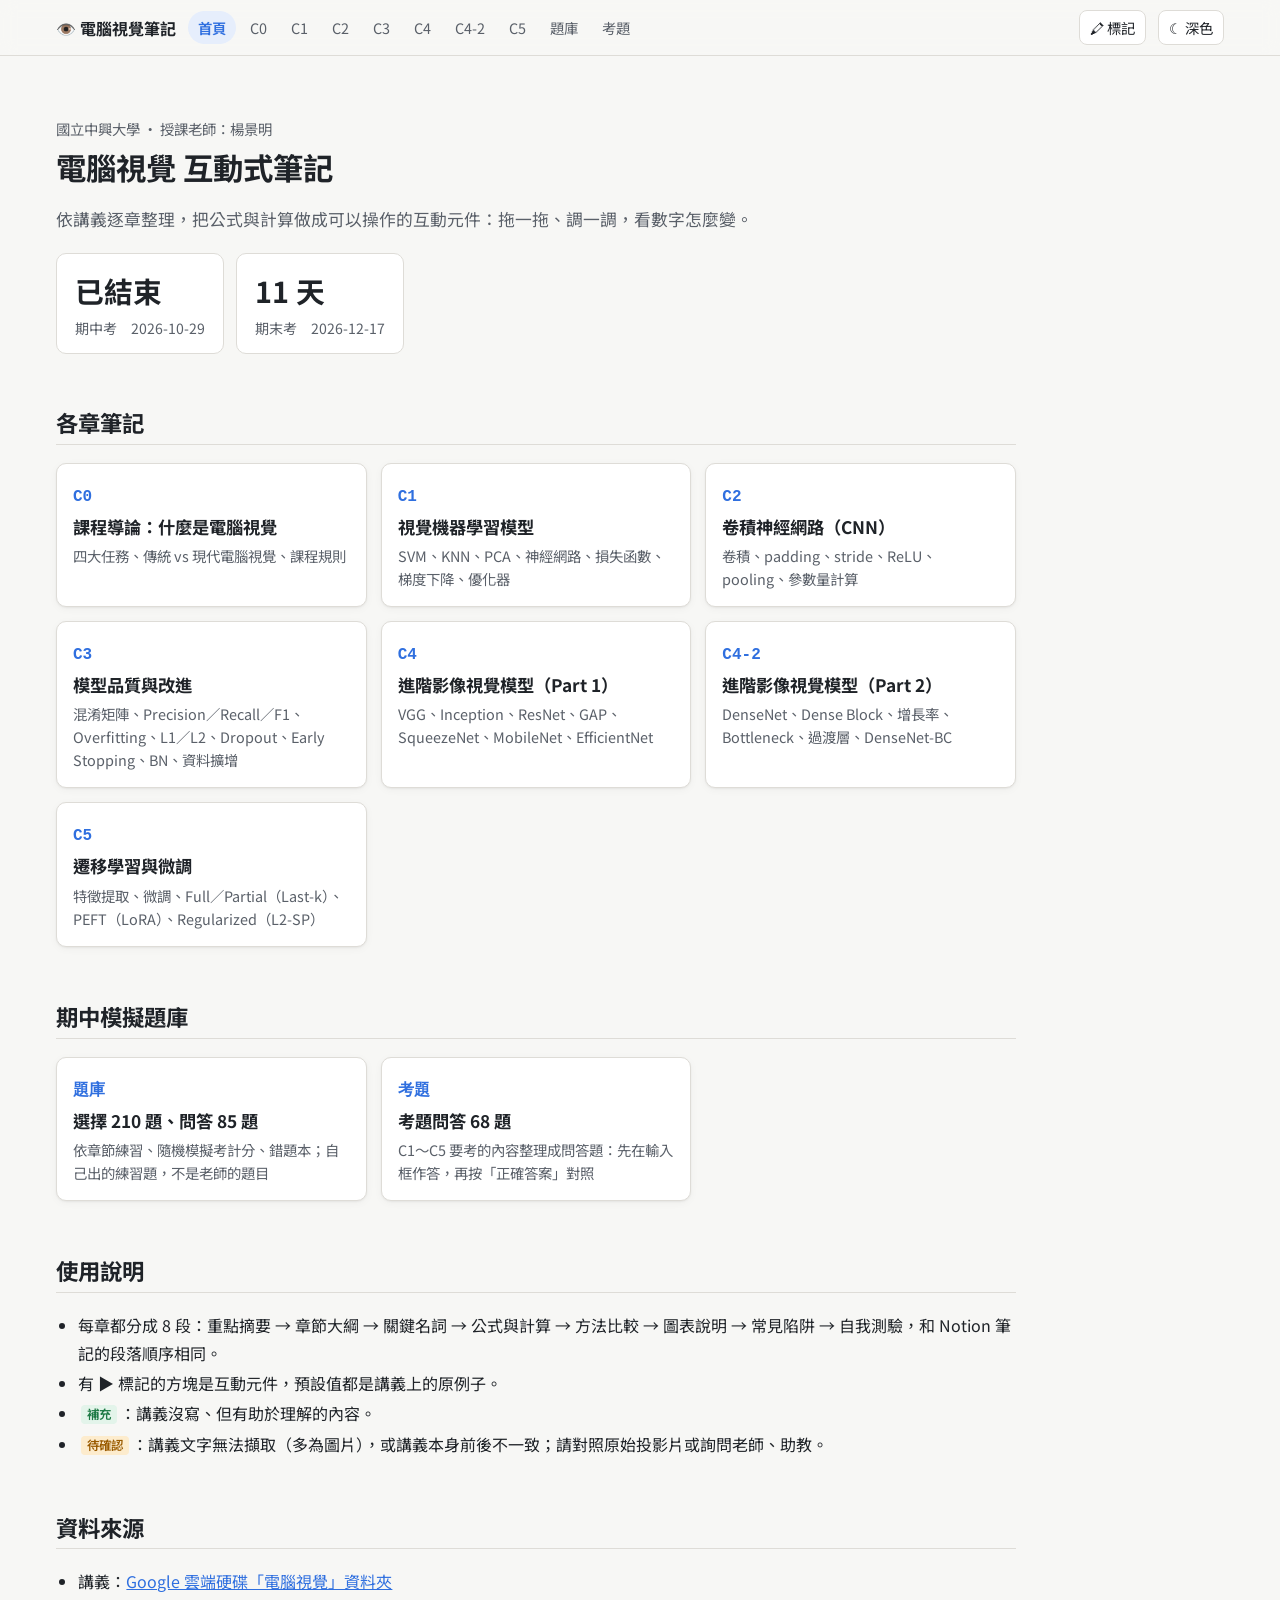
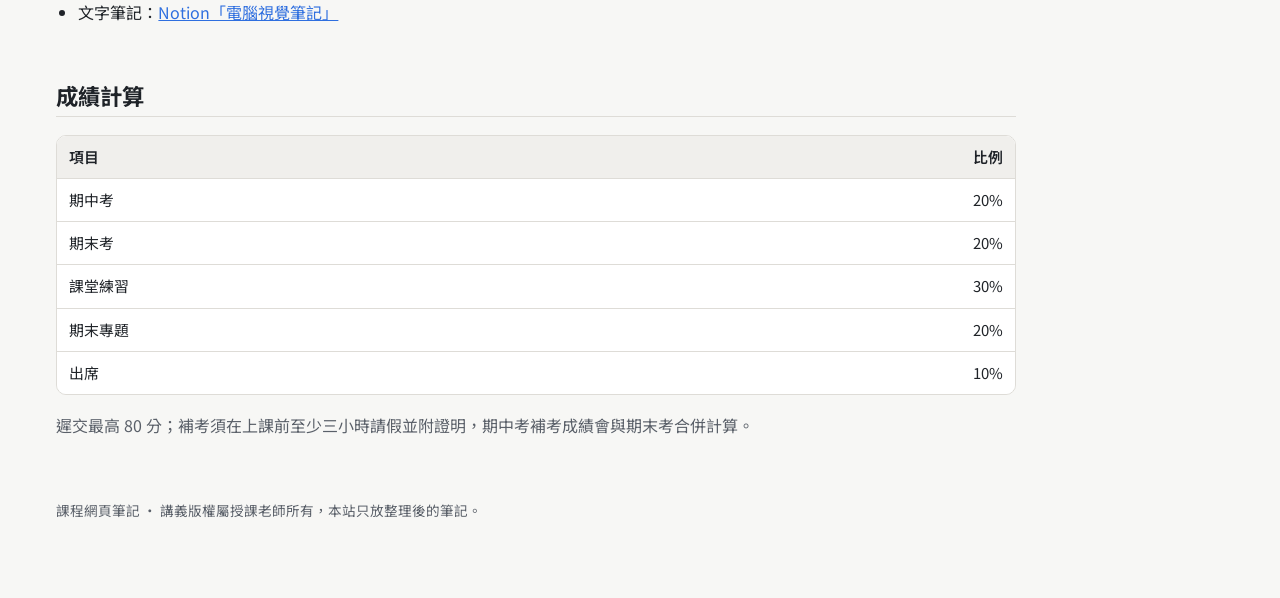
==== commit 421d3a29: "新增考題問答分頁（C1～C5 問答題，可作答後顯示正確答案） Co-Authored-By: Claude Opus 5.5 <noreply@anthropic.com> Claude-Sessio" ====
--- a/index.html
+++ b/index.html
@@ -33,6 +33,11 @@
           <h3>選擇 210 題、問答 85 題</h3>
           <p>依章節練習、隨機模擬考計分、錯題本；自己出的練習題，不是老師的題目</p>
         </a>
+        <a class="card" href="chapters/exam.html">
+          <span class="num">考題</span>
+          <h3>考題問答 68 題</h3>
+          <p>C1～C5 要考的內容整理成問答題：先在輸入框作答，再按「正確答案」對照</p>
+        </a>
       </div>
 
       <h2>使用說明</h2>
--- a/assets/style.css
+++ b/assets/style.css
@@ -139,7 +139,9 @@
   border: 1px solid var(--border); border-left: 4px solid var(--c-c);
   background: var(--surface); border-radius: var(--radius); padding: 14px 18px; margin: 1em 0 1.5em;
 }
-.story p:first-child { margin-top: 0; }
+.story p:first-child, .story h4:first-child { margin-top: 0; }
+.story h4 { font-size: 1rem; margin: 1.6em 0 .4em; padding-top: .8em; border-top: 1px dashed var(--border); }
+.story h4:first-child { padding-top: 0; border-top: 0; }
 .story ol, .story ul { padding-left: 1.4em; }
 .story li { margin: .3em 0; }
 .story .story-note { margin-bottom: 0; font-size: .88em; color: var(--text-2); }
@@ -314,8 +316,33 @@
 .quiz.ok { border-left: 4px solid var(--pos); }
 .quiz.ng { border-left: 4px solid var(--neg); }
 .qz-nav { display: flex; flex-wrap: wrap; gap: 8px; justify-content: space-between; align-items: center; margin: 12px 0; }
+
+/* 考題問答（exam.html） */
+.ex-list { list-style: none; padding: 0; margin: 0; counter-reset: ex; }
+.ex-item { counter-increment: ex; margin: 0 0 20px; padding: 14px 16px; border: 1px solid var(--border); border-radius: var(--radius); background: var(--surface); }
+.ex-q { margin: 0 0 10px; font-weight: 600; }
+.ex-q::before { content: counter(ex) ". "; }
+.ex-tag { display: inline-block; margin-right: 6px; padding: 0 6px; border-radius: 999px; font-size: .75rem; font-weight: 500; color: var(--accent); background: var(--accent-soft); vertical-align: 2px; }
+.ex-input { display: block; box-sizing: border-box; width: 100%; min-height: 4.5em; margin: 0 0 8px; padding: 8px 10px; border: 1px solid var(--border); border-radius: 8px; background: var(--surface-2); color: var(--text); font: inherit; font-size: .95rem; resize: vertical; }
+.ex-input:focus { outline: 2px solid var(--accent); outline-offset: 1px; }
+.ex-ans { margin-top: 10px; padding: 10px 14px; border-left: 4px solid var(--accent); background: var(--surface-2); border-radius: 8px; font-size: .95rem; }
+.ex-ans-text { margin: 0; white-space: pre-line; }
 .qz-score { font-size: 1.6rem; font-weight: 700; font-variant-numeric: tabular-nums; }
 .qz-sticky {
   position: sticky; bottom: 0; z-index: 5; background: var(--bg); border-top: 1px solid var(--border);
   padding: 10px 0; display: flex; flex-wrap: wrap; gap: 8px 16px; align-items: center; justify-content: space-between;
 }
+/* 每章的「問答閱讀筆記」 */
+.qa {
+  border: 1px solid var(--border); border-left: 4px solid var(--accent);
+  background: var(--surface); border-radius: var(--radius); padding: 14px 18px; margin: 1em 0 1.5em;
+}
+.qa .qa-lead { margin-top: 0; font-size: .92em; color: var(--text-2); }
+.qa h4 { font-size: 1rem; margin: 1.4em 0 .5em; padding-top: .8em; border-top: 1px dashed var(--border); }
+.qa-ctrl { display: flex; flex-wrap: wrap; gap: 8px; margin: 0 0 4px; }
+details.qa-item { margin: 6px 0; border: 1px solid var(--border); border-radius: 8px; background: var(--surface); }
+details.qa-item > summary { cursor: pointer; padding: 8px 12px; font-weight: 600; }
+details.qa-item[open] > summary { border-bottom: 1px solid var(--border); }
+details.qa-item > div { padding: 4px 14px 10px; background: var(--surface-2); border-radius: 0 0 8px 8px; }
+details.qa-item > div ul, details.qa-item > div ol { padding-left: 1.4em; }
+details.qa-item li { margin: .3em 0; }
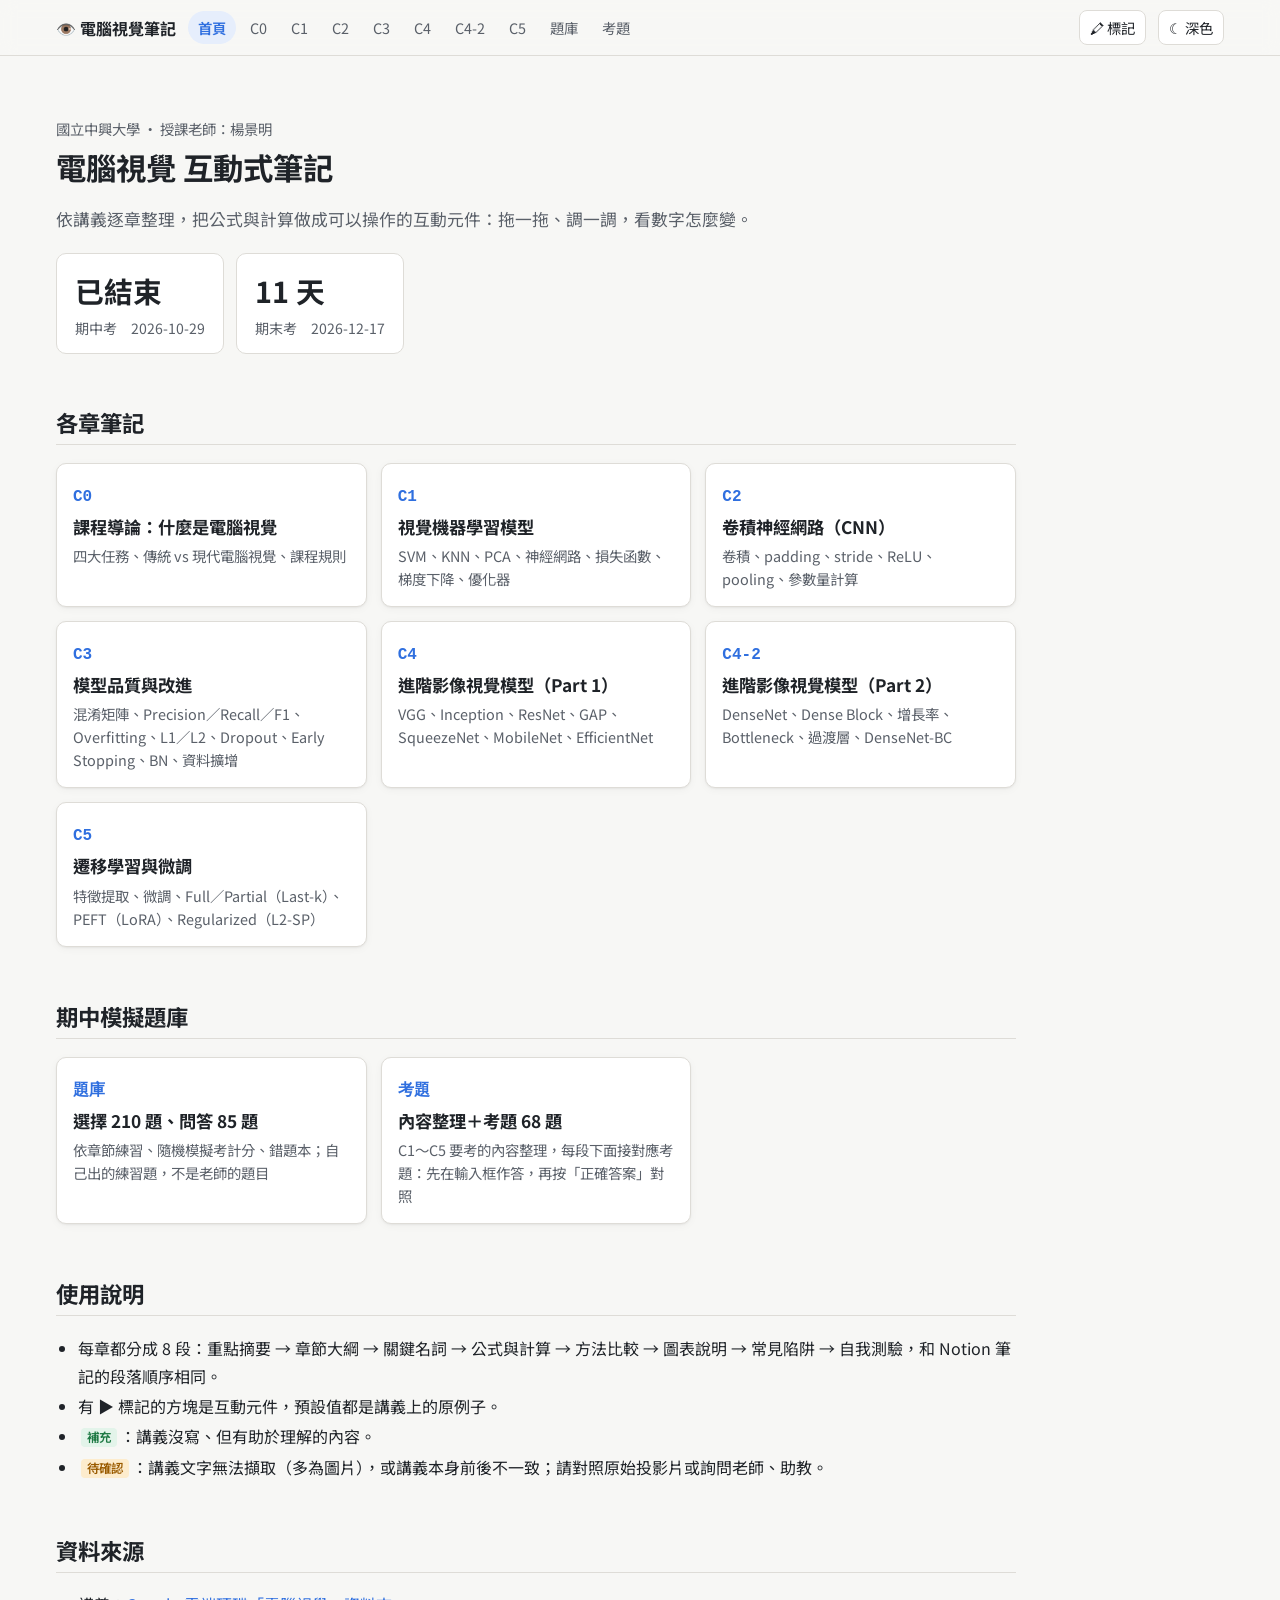
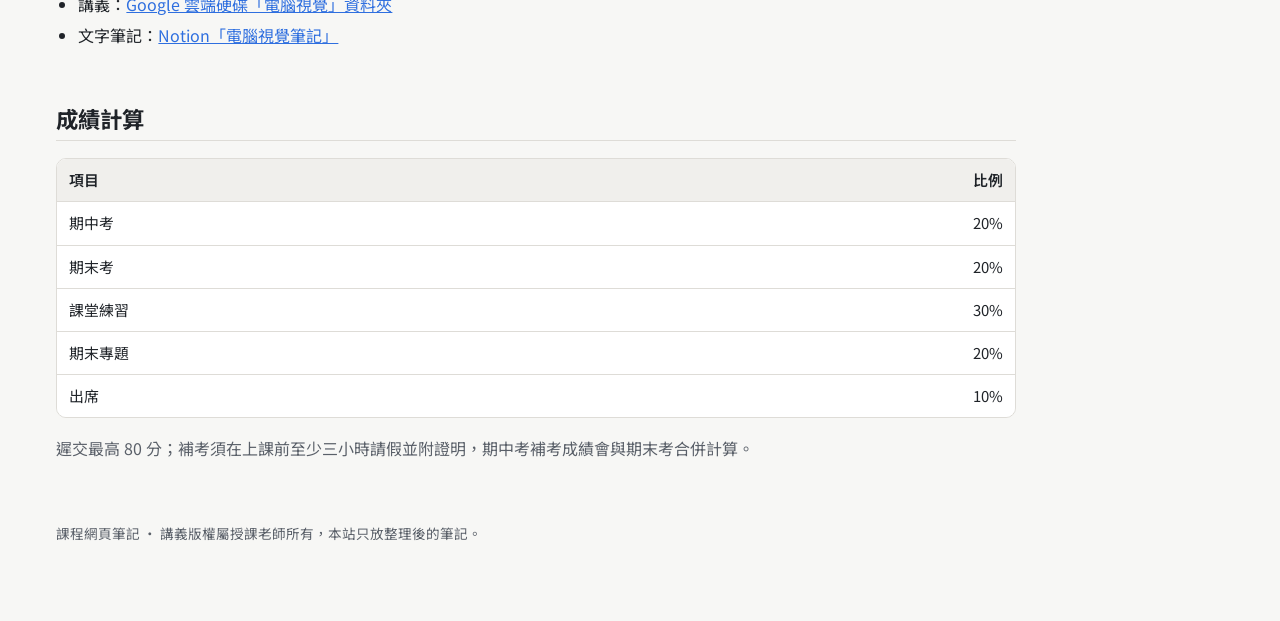
==== commit 5d4108b0: "考題頁改為以內容整理為主，考題放在對應內容下方；C2～C5 標重點排前面 Co-Authored-By: Claude Opus 5.5 <noreply@anthropic.com> Claude-" ====
--- a/index.html
+++ b/index.html
@@ -35,8 +35,8 @@
         </a>
         <a class="card" href="chapters/exam.html">
           <span class="num">考題</span>
-          <h3>考題問答 68 題</h3>
-          <p>C1～C5 要考的內容整理成問答題：先在輸入框作答，再按「正確答案」對照</p>
+          <h3>內容整理＋考題 68 題</h3>
+          <p>C1～C5 要考的內容整理，每段下面接對應考題：先在輸入框作答，再按「正確答案」對照</p>
         </a>
       </div>
 
--- a/assets/style.css
+++ b/assets/style.css
@@ -318,11 +318,21 @@
 .qz-nav { display: flex; flex-wrap: wrap; gap: 8px; justify-content: space-between; align-items: center; margin: 12px 0; }
 
 /* 考題問答（exam.html） */
-.ex-list { list-style: none; padding: 0; margin: 0; counter-reset: ex; }
-.ex-item { counter-increment: ex; margin: 0 0 20px; padding: 14px 16px; border: 1px solid var(--border); border-radius: var(--radius); background: var(--surface); }
+.ex-list { counter-reset: ex; }
+.ex-ch { margin-top: 1.6em; }
+.ex-badge { display: inline-block; padding: 1px 8px; border-radius: 999px; font-size: .8rem; font-weight: 600; color: var(--accent); background: var(--accent-soft); vertical-align: 3px; }
+.ex-badge.base { color: var(--text-2); background: var(--surface-2); }
+.ex-group { margin: 1.4em 0 .6em; }
+.ex-sec { margin: 0 0 24px; }
+.ex-note { padding: 12px 16px; border: 1px solid var(--border); border-left: 4px solid var(--accent); border-radius: var(--radius); background: var(--surface); }
+.ex-note h4 { margin: 0 0 6px; font-size: 1rem; }
+.ex-note ul, .ex-note ol { padding-left: 1.4em; }
+.ex-note li { margin: .3em 0; }
+.ex-note > div > :last-child { margin-bottom: 0; }
+.ex-label { margin: 14px 0 6px; font-size: .9rem; font-weight: 600; color: var(--text-2); }
+.ex-item { counter-increment: ex; margin: 0 0 12px; padding: 12px 16px; border: 1px dashed var(--border); border-radius: var(--radius); background: var(--surface); }
 .ex-q { margin: 0 0 10px; font-weight: 600; }
 .ex-q::before { content: counter(ex) ". "; }
-.ex-tag { display: inline-block; margin-right: 6px; padding: 0 6px; border-radius: 999px; font-size: .75rem; font-weight: 500; color: var(--accent); background: var(--accent-soft); vertical-align: 2px; }
 .ex-input { display: block; box-sizing: border-box; width: 100%; min-height: 4.5em; margin: 0 0 8px; padding: 8px 10px; border: 1px solid var(--border); border-radius: 8px; background: var(--surface-2); color: var(--text); font: inherit; font-size: .95rem; resize: vertical; }
 .ex-input:focus { outline: 2px solid var(--accent); outline-offset: 1px; }
 .ex-ans { margin-top: 10px; padding: 10px 14px; border-left: 4px solid var(--accent); background: var(--surface-2); border-radius: 8px; font-size: .95rem; }
